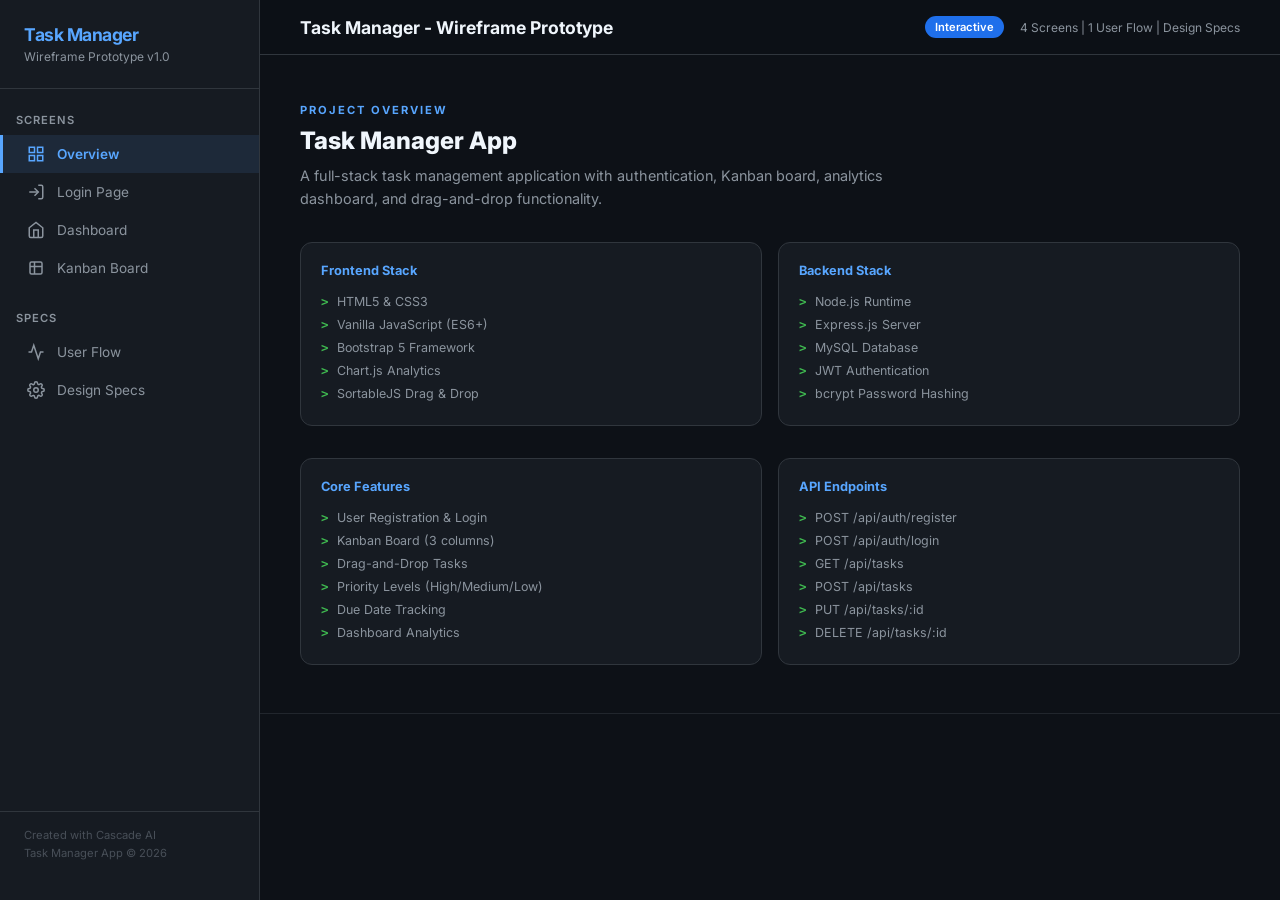
==== prototype/index.html @ 6d30e1fc "done" ====
<!DOCTYPE html>
<html lang="en">
<head>
  <meta charset="UTF-8" />
  <meta name="viewport" content="width=device-width, initial-scale=1.0" />
  <title>Task Manager - Wireframe Prototype</title>
  <link href="https://fonts.googleapis.com/css2?family=Inter:wght@300;400;500;600;700;800&display=swap" rel="stylesheet">
  <style>
    * { margin: 0; padding: 0; box-sizing: border-box; }

    body {
      font-family: 'Inter', sans-serif;
      background: #0d1117;
      color: #c9d1d9;
      overflow-x: hidden;
    }

    /* ===== SIDEBAR ===== */
    .sidebar {
      position: fixed;
      left: 0; top: 0; bottom: 0;
      width: 260px;
      background: #161b22;
      border-right: 1px solid #30363d;
      padding: 24px 0;
      z-index: 100;
      display: flex;
      flex-direction: column;
    }

    .sidebar-logo {
      padding: 0 24px 24px;
      border-bottom: 1px solid #30363d;
      margin-bottom: 16px;
    }

    .sidebar-logo h2 {
      font-size: 1.1rem;
      color: #58a6ff;
      font-weight: 700;
      letter-spacing: -0.5px;
    }

    .sidebar-logo span {
      font-size: 0.75rem;
      color: #8b949e;
      display: block;
      margin-top: 4px;
    }

    .sidebar-section {
      padding: 8px 16px;
      font-size: 0.7rem;
      text-transform: uppercase;
      letter-spacing: 1px;
      color: #8b949e;
      font-weight: 600;
    }

    .sidebar-item {
      display: flex;
      align-items: center;
      gap: 12px;
      padding: 10px 24px;
      cursor: pointer;
      transition: all 0.2s;
      font-size: 0.85rem;
      color: #8b949e;
      border-left: 3px solid transparent;
    }

    .sidebar-item:hover {
      background: rgba(88, 166, 255, 0.05);
      color: #c9d1d9;
    }

    .sidebar-item.active {
      background: rgba(88, 166, 255, 0.1);
      color: #58a6ff;
      border-left-color: #58a6ff;
      font-weight: 600;
    }

    .sidebar-item svg {
      width: 18px; height: 18px;
      flex-shrink: 0;
    }

    .sidebar-footer {
      margin-top: auto;
      padding: 16px 24px;
      border-top: 1px solid #30363d;
    }

    .sidebar-footer p {
      font-size: 0.7rem;
      color: #484f58;
    }

    /* ===== MAIN CONTENT ===== */
    .main {
      margin-left: 260px;
      padding: 0;
      min-height: 100vh;
    }

    /* ===== TOP BAR ===== */
    .topbar {
      position: sticky;
      top: 0;
      background: rgba(13, 17, 23, 0.85);
      backdrop-filter: blur(12px);
      border-bottom: 1px solid #30363d;
      padding: 16px 40px;
      display: flex;
      align-items: center;
      justify-content: space-between;
      z-index: 50;
    }

    .topbar h1 {
      font-size: 1.1rem;
      font-weight: 700;
      color: #f0f6fc;
    }

    .topbar-meta {
      font-size: 0.75rem;
      color: #8b949e;
      display: flex;
      gap: 16px;
      align-items: center;
    }

    .topbar-badge {
      background: #1f6feb;
      color: white;
      padding: 4px 10px;
      border-radius: 12px;
      font-size: 0.7rem;
      font-weight: 600;
    }

    /* ===== SCREEN SECTIONS ===== */
    .screen-section {
      padding: 48px 40px;
      border-bottom: 1px solid #21262d;
      display: none;
    }

    .screen-section.active {
      display: block;
    }

    .section-header {
      display: flex;
      align-items: flex-start;
      justify-content: space-between;
      margin-bottom: 32px;
    }

    .section-title {
      font-size: 0.7rem;
      text-transform: uppercase;
      letter-spacing: 2px;
      color: #58a6ff;
      font-weight: 700;
      margin-bottom: 8px;
    }

    .section-desc {
      font-size: 1.5rem;
      font-weight: 800;
      color: #f0f6fc;
      line-height: 1.3;
    }

    .section-subdesc {
      font-size: 0.9rem;
      color: #8b949e;
      margin-top: 8px;
      max-width: 600px;
      line-height: 1.6;
    }

    /* ===== WIREFRAME FRAME ===== */
    .wireframe-container {
      background: #161b22;
      border: 1px solid #30363d;
      border-radius: 16px;
      overflow: hidden;
      box-shadow: 0 16px 48px rgba(0,0,0,0.3);
    }

    .wireframe-browser {
      background: #21262d;
      padding: 12px 16px;
      display: flex;
      align-items: center;
      gap: 8px;
      border-bottom: 1px solid #30363d;
    }

    .browser-dot {
      width: 10px; height: 10px;
      border-radius: 50%;
    }

    .browser-dot.red { background: #f85149; }
    .browser-dot.yellow { background: #e3b341; }
    .browser-dot.green { background: #3fb950; }

    .browser-url {
      flex: 1;
      background: #0d1117;
      border-radius: 6px;
      padding: 6px 14px;
      font-size: 0.75rem;
      color: #8b949e;
      margin-left: 8px;
    }

    .wireframe-content {
      padding: 0;
      min-height: 500px;
      position: relative;
    }

    /* ===== ANNOTATIONS ===== */
    .annotation {
      position: absolute;
      background: #1f6feb;
      color: white;
      font-size: 0.65rem;
      font-weight: 700;
      padding: 4px 10px;
      border-radius: 4px;
      white-space: nowrap;
      z-index: 20;
      box-shadow: 0 2px 8px rgba(31, 111, 235, 0.3);
    }

    .annotation::before {
      content: '';
      position: absolute;
      width: 0; height: 0;
    }

    .annotation.left::before {
      right: -6px;
      top: 50%;
      transform: translateY(-50%);
      border-top: 6px solid transparent;
      border-bottom: 6px solid transparent;
      border-left: 6px solid #1f6feb;
    }

    .annotation.bottom::before {
      left: 50%;
      top: -6px;
      transform: translateX(-50%);
      border-left: 6px solid transparent;
      border-right: 6px solid transparent;
      border-bottom: 6px solid #1f6feb;
    }

    .annotation.right::before {
      left: -6px;
      top: 50%;
      transform: translateY(-50%);
      border-top: 6px solid transparent;
      border-bottom: 6px solid transparent;
      border-right: 6px solid #1f6feb;
    }

    /* ===== LOGIN WIREFRAME ===== */
    .wf-login {
      display: flex;
      align-items: center;
      justify-content: center;
      min-height: 500px;
      background: linear-gradient(135deg, #0d1117 0%, #161b22 100%);
      padding: 40px;
    }

    .wf-login-card {
      background: #21262d;
      border: 1px solid #30363d;
      border-radius: 16px;
      padding: 40px;
      width: 380px;
      position: relative;
    }

    .wf-login-card h3 {
      font-size: 1.3rem;
      font-weight: 700;
      color: #f0f6fc;
      margin-bottom: 6px;
    }

    .wf-login-card p {
      font-size: 0.8rem;
      color: #8b949e;
      margin-bottom: 24px;
    }

    .wf-input {
      display: block;
      width: 100%;
      background: #0d1117;
      border: 1px solid #30363d;
      border-radius: 8px;
      padding: 12px 14px;
      color: #c9d1d9;
      font-size: 0.85rem;
      margin-bottom: 14px;
      outline: none;
    }

    .wf-input:focus {
      border-color: #58a6ff;
      box-shadow: 0 0 0 3px rgba(88, 166, 255, 0.1);
    }

    .wf-input-label {
      display: block;
      font-size: 0.75rem;
      color: #8b949e;
      margin-bottom: 6px;
      font-weight: 500;
    }

    .wf-btn {
      display: block;
      width: 100%;
      padding: 12px;
      border-radius: 8px;
      border: none;
      font-weight: 600;
      font-size: 0.9rem;
      cursor: pointer;
      transition: all 0.2s;
    }

    .wf-btn-primary {
      background: linear-gradient(135deg, #667eea 0%, #764ba2 100%);
      color: white;
    }

    .wf-btn-primary:hover {
      transform: translateY(-1px);
      box-shadow: 0 4px 16px rgba(102, 126, 234, 0.3);
    }

    .wf-link {
      text-align: center;
      margin-top: 16px;
      font-size: 0.8rem;
      color: #8b949e;
    }

    .wf-link a {
      color: #58a6ff;
      text-decoration: none;
    }

    /* ===== DASHBOARD WIREFRAME ===== */
    .wf-dash {
      background: #f1f5f9;
      min-height: 500px;
    }

    .wf-dash-nav {
      background: linear-gradient(135deg, #1a202c 0%, #2d3748 100%);
      padding: 12px 24px;
      display: flex;
      justify-content: space-between;
      align-items: center;
    }

    .wf-dash-nav span {
      color: white;
      font-weight: 700;
      font-size: 0.95rem;
    }

    .wf-dash-nav-btns {
      display: flex;
      gap: 8px;
    }

    .wf-nav-btn {
      padding: 6px 14px;
      border-radius: 6px;
      font-size: 0.75rem;
      font-weight: 500;
      border: none;
      cursor: pointer;
    }

    .wf-nav-btn.outline {
      background: rgba(255,255,255,0.1);
      color: white;
      border: 1px solid rgba(255,255,255,0.2);
    }

    .wf-nav-btn.danger {
      background: linear-gradient(135deg, #fc8181, #f56565);
      color: white;
    }

    .wf-dash-header {
      background: linear-gradient(135deg, #667eea 0%, #764ba2 100%);
      padding: 32px 24px;
      text-align: center;
      color: white;
    }

    .wf-dash-header h2 {
      font-size: 1.3rem;
      font-weight: 700;
    }

    .wf-dash-header p {
      font-size: 0.8rem;
      opacity: 0.8;
      margin-top: 4px;
    }

    .wf-dash-body {
      padding: 24px;
    }

    .wf-stat-row {
      display: grid;
      grid-template-columns: repeat(3, 1fr);
      gap: 16px;
      margin-bottom: 24px;
    }

    .wf-stat-card {
      border-radius: 12px;
      padding: 20px;
      color: white;
      position: relative;
    }

    .wf-stat-card.total { background: linear-gradient(135deg, #667eea, #764ba2); }
    .wf-stat-card.pending { background: linear-gradient(135deg, #f093fb, #f5576c); }
    .wf-stat-card.progress { background: linear-gradient(135deg, #4facfe, #00f2fe); }
    .wf-stat-card.completed-card { background: linear-gradient(135deg, #43e97b, #38f9d7); }

    .wf-stat-icon {
      font-size: 1.4rem;
      margin-bottom: 8px;
    }

    .wf-stat-num {
      font-size: 1.8rem;
      font-weight: 800;
      line-height: 1;
    }

    .wf-stat-label {
      font-size: 0.75rem;
      opacity: 0.9;
      margin-top: 4px;
    }

    .wf-dash-grid {
      display: grid;
      grid-template-columns: 1fr 1fr;
      gap: 16px;
    }

    .wf-chart-box, .wf-quick-box {
      background: white;
      border-radius: 12px;
      padding: 20px;
      box-shadow: 0 2px 8px rgba(0,0,0,0.06);
    }

    .wf-chart-box h4, .wf-quick-box h4 {
      font-size: 0.9rem;
      font-weight: 700;
      color: #1a202c;
      margin-bottom: 16px;
    }

    .wf-donut {
      width: 140px;
      height: 140px;
      border-radius: 50%;
      background: conic-gradient(#f5576c 0% 40%, #4facfe 40% 65%, #43e97b 65% 100%);
      margin: 0 auto;
      position: relative;
    }

    .wf-donut::after {
      content: '';
      position: absolute;
      inset: 30px;
      border-radius: 50%;
      background: white;
    }

    .wf-donut-legend {
      display: flex;
      justify-content: center;
      gap: 16px;
      margin-top: 16px;
    }

    .wf-legend-item {
      display: flex;
      align-items: center;
      gap: 6px;
      font-size: 0.7rem;
      color: #4a5568;
    }

    .wf-legend-dot {
      width: 8px; height: 8px;
      border-radius: 50%;
    }

    .wf-quick-item {
      background: #f7fafc;
      border-radius: 10px;
      padding: 16px;
      text-align: center;
      margin-bottom: 10px;
      cursor: pointer;
      transition: all 0.2s;
      border: 1px solid #e2e8f0;
    }

    .wf-quick-item:hover {
      transform: translateY(-2px);
      box-shadow: 0 4px 12px rgba(0,0,0,0.08);
    }

    .wf-quick-item-icon {
      font-size: 1.4rem;
      margin-bottom: 6px;
    }

    .wf-quick-item-title {
      font-size: 0.85rem;
      font-weight: 600;
      color: #2d3748;
    }

    .wf-quick-item-desc {
      font-size: 0.7rem;
      color: #718096;
      margin-top: 2px;
    }

    /* ===== BOARD WIREFRAME ===== */
    .wf-board {
      background: #f1f5f9;
      min-height: 500px;
    }

    .wf-board-body {
      padding: 24px;
    }

    .wf-board-header {
      display: flex;
      justify-content: space-between;
      align-items: center;
      margin-bottom: 20px;
    }

    .wf-board-header h3 {
      font-size: 1.1rem;
      font-weight: 700;
      color: #1a202c;
    }

    .wf-board-header p {
      font-size: 0.8rem;
      color: #718096;
    }

    .wf-add-btn {
      background: linear-gradient(135deg, #667eea, #764ba2);
      color: white;
      border: none;
      padding: 10px 20px;
      border-radius: 8px;
      font-weight: 600;
      font-size: 0.85rem;
      cursor: pointer;
    }

    .wf-kanban {
      display: grid;
      grid-template-columns: repeat(3, 1fr);
      gap: 16px;
    }

    .wf-kanban-col {
      background: #e8ecf1;
      border-radius: 14px;
      padding: 16px;
      min-height: 380px;
    }

    .wf-kanban-header {
      display: flex;
      justify-content: space-between;
      align-items: center;
      margin-bottom: 14px;
      padding-bottom: 10px;
      border-bottom: 3px solid;
    }

    .wf-kanban-header.h-pending { border-color: #f093fb; }
    .wf-kanban-header.h-progress { border-color: #4facfe; }
    .wf-kanban-header.h-completed { border-color: #43e97b; }

    .wf-kanban-header span {
      font-weight: 700;
      font-size: 0.85rem;
      color: #2d3748;
    }

    .wf-kanban-count {
      background: white;
      border-radius: 12px;
      padding: 2px 10px;
      font-size: 0.75rem;
      font-weight: 600;
      color: #4a5568;
    }

    .wf-task-card {
      background: white;
      border-radius: 10px;
      padding: 14px;
      margin-bottom: 10px;
      border-left: 4px solid;
      box-shadow: 0 2px 6px rgba(0,0,0,0.06);
      cursor: grab;
      transition: all 0.2s;
    }

    .wf-task-card:hover {
      transform: translateY(-2px);
      box-shadow: 0 6px 16px rgba(0,0,0,0.1);
    }

    .wf-task-card.priority-high { border-left-color: #f56565; }
    .wf-task-card.priority-medium { border-left-color: #ecc94b; }
    .wf-task-card.priority-low { border-left-color: #48bb78; }

    .wf-task-title {
      font-size: 0.85rem;
      font-weight: 700;
      color: #1a202c;
      margin-bottom: 4px;
    }

    .wf-task-desc {
      font-size: 0.75rem;
      color: #718096;
      margin-bottom: 10px;
    }

    .wf-task-footer {
      display: flex;
      justify-content: space-between;
      align-items: center;
    }

    .wf-priority-badge {
      padding: 3px 8px;
      border-radius: 12px;
      font-size: 0.6rem;
      font-weight: 700;
      text-transform: uppercase;
    }

    .wf-priority-badge.high { background: #fed7d7; color: #c53030; }
    .wf-priority-badge.medium { background: #fefcbf; color: #975a16; }
    .wf-priority-badge.low { background: #c6f6d5; color: #276749; }

    .wf-task-actions {
      display: flex;
      gap: 6px;
    }

    .wf-task-action-btn {
      width: 28px; height: 28px;
      border-radius: 6px;
      border: none;
      cursor: pointer;
      font-size: 0.7rem;
      display: flex;
      align-items: center;
      justify-content: center;
    }

    .wf-task-action-btn.edit { background: #edf2f7; color: #4a5568; }
    .wf-task-action-btn.delete { background: #fed7d7; color: #c53030; }

    .wf-task-due {
      font-size: 0.7rem;
      color: #a0aec0;
      margin-top: 8px;
      padding-top: 8px;
      border-top: 1px dashed #e2e8f0;
    }

    /* ===== FLOW DIAGRAM ===== */
    .flow-container {
      position: relative;
      padding: 40px;
    }

    .flow-grid {
      display: flex;
      align-items: center;
      justify-content: center;
      gap: 60px;
      flex-wrap: wrap;
    }

    .flow-card {
      background: #21262d;
      border: 1px solid #30363d;
      border-radius: 14px;
      padding: 24px;
      text-align: center;
      width: 180px;
      position: relative;
      transition: all 0.3s;
    }

    .flow-card:hover {
      border-color: #58a6ff;
      transform: translateY(-4px);
      box-shadow: 0 8px 24px rgba(88, 166, 255, 0.15);
    }

    .flow-icon {
      font-size: 2rem;
      margin-bottom: 12px;
    }

    .flow-label {
      font-size: 0.85rem;
      font-weight: 700;
      color: #f0f6fc;
    }

    .flow-sublabel {
      font-size: 0.7rem;
      color: #8b949e;
      margin-top: 4px;
    }

    .flow-arrow {
      color: #30363d;
      font-size: 1.5rem;
      font-weight: bold;
    }

    /* ===== SPECS TABLE ===== */
    .specs-grid {
      display: grid;
      grid-template-columns: repeat(2, 1fr);
      gap: 16px;
    }

    .spec-card {
      background: #161b22;
      border: 1px solid #30363d;
      border-radius: 12px;
      padding: 20px;
    }

    .spec-card h5 {
      font-size: 0.8rem;
      font-weight: 700;
      color: #58a6ff;
      margin-bottom: 12px;
    }

    .spec-list {
      list-style: none;
      padding: 0;
    }

    .spec-list li {
      font-size: 0.78rem;
      color: #8b949e;
      padding: 4px 0;
      display: flex;
      align-items: center;
      gap: 8px;
    }

    .spec-list li::before {
      content: '>';
      color: #3fb950;
      font-weight: bold;
      font-family: monospace;
    }

    /* ===== COLOR PALETTE ===== */
    .palette-row {
      display: flex;
      gap: 12px;
      flex-wrap: wrap;
    }

    .palette-swatch {
      width: 80px;
      text-align: center;
    }

    .palette-color {
      width: 80px;
      height: 60px;
      border-radius: 10px;
      margin-bottom: 6px;
      border: 1px solid #30363d;
    }

    .palette-hex {
      font-size: 0.65rem;
      color: #8b949e;
      font-family: monospace;
    }

    .palette-name {
      font-size: 0.7rem;
      color: #c9d1d9;
      font-weight: 500;
    }
  </style>
</head>
<body>

  <!-- SIDEBAR -->
  <div class="sidebar">
    <div class="sidebar-logo">
      <h2>Task Manager</h2>
      <span>Wireframe Prototype v1.0</span>
    </div>

    <div class="sidebar-section">Screens</div>
    <div class="sidebar-item active" onclick="showScreen('overview')">
      <svg viewBox="0 0 24 24" fill="none" stroke="currentColor" stroke-width="2"><rect x="3" y="3" width="7" height="7"/><rect x="14" y="3" width="7" height="7"/><rect x="14" y="14" width="7" height="7"/><rect x="3" y="14" width="7" height="7"/></svg>
      Overview
    </div>
    <div class="sidebar-item" onclick="showScreen('login')">
      <svg viewBox="0 0 24 24" fill="none" stroke="currentColor" stroke-width="2"><path d="M15 3h4a2 2 0 0 1 2 2v14a2 2 0 0 1-2 2h-4"/><polyline points="10 17 15 12 10 7"/><line x1="15" y1="12" x2="3" y2="12"/></svg>
      Login Page
    </div>
    <div class="sidebar-item" onclick="showScreen('dashboard')">
      <svg viewBox="0 0 24 24" fill="none" stroke="currentColor" stroke-width="2"><path d="M3 9l9-7 9 7v11a2 2 0 0 1-2 2H5a2 2 0 0 1-2-2z"/><polyline points="9 22 9 12 15 12 15 22"/></svg>
      Dashboard
    </div>
    <div class="sidebar-item" onclick="showScreen('board')">
      <svg viewBox="0 0 24 24" fill="none" stroke="currentColor" stroke-width="2"><rect x="4" y="4" width="16" height="16" rx="2"/><line x1="4" y1="10" x2="20" y2="10"/><line x1="10" y1="4" x2="10" y2="20"/></svg>
      Kanban Board
    </div>

    <div class="sidebar-section" style="margin-top: 16px">Specs</div>
    <div class="sidebar-item" onclick="showScreen('flow')">
      <svg viewBox="0 0 24 24" fill="none" stroke="currentColor" stroke-width="2"><polyline points="22 12 18 12 15 21 9 3 6 12 2 12"/></svg>
      User Flow
    </div>
    <div class="sidebar-item" onclick="showScreen('specs')">
      <svg viewBox="0 0 24 24" fill="none" stroke="currentColor" stroke-width="2"><circle cx="12" cy="12" r="3"/><path d="M19.4 15a1.65 1.65 0 0 0 .33 1.82l.06.06a2 2 0 0 1 0 2.83 2 2 0 0 1-2.83 0l-.06-.06a1.65 1.65 0 0 0-1.82-.33 1.65 1.65 0 0 0-1 1.51V21a2 2 0 0 1-2 2 2 2 0 0 1-2-2v-.09A1.65 1.65 0 0 0 9 19.4a1.65 1.65 0 0 0-1.82.33l-.06.06a2 2 0 0 1-2.83 0 2 2 0 0 1 0-2.83l.06-.06A1.65 1.65 0 0 0 4.68 15a1.65 1.65 0 0 0-1.51-1H3a2 2 0 0 1-2-2 2 2 0 0 1 2-2h.09A1.65 1.65 0 0 0 4.6 9a1.65 1.65 0 0 0-.33-1.82l-.06-.06a2 2 0 0 1 0-2.83 2 2 0 0 1 2.83 0l.06.06A1.65 1.65 0 0 0 9 4.68a1.65 1.65 0 0 0 1-1.51V3a2 2 0 0 1 2-2 2 2 0 0 1 2 2v.09a1.65 1.65 0 0 0 1 1.51 1.65 1.65 0 0 0 1.82-.33l.06-.06a2 2 0 0 1 2.83 0 2 2 0 0 1 0 2.83l-.06.06a1.65 1.65 0 0 0-.33 1.82V9a1.65 1.65 0 0 0 1.51 1H21a2 2 0 0 1 2 2 2 2 0 0 1-2 2h-.09a1.65 1.65 0 0 0-1.51 1z"/></svg>
      Design Specs
    </div>

    <div class="sidebar-footer">
      <p>Created with Cascade AI</p>
      <p style="margin-top: 4px">Task Manager App &copy; 2026</p>
    </div>
  </div>

  <!-- MAIN -->
  <div class="main">
    <div class="topbar">
      <h1>Task Manager - Wireframe Prototype</h1>
      <div class="topbar-meta">
        <span class="topbar-badge">Interactive</span>
        <span>4 Screens | 1 User Flow | Design Specs</span>
      </div>
    </div>

    <!-- OVERVIEW SCREEN -->
    <div class="screen-section active" id="screen-overview">
      <div class="section-header">
        <div>
          <div class="section-title">Project Overview</div>
          <div class="section-desc">Task Manager App</div>
          <div class="section-subdesc">A full-stack task management application with authentication, Kanban board, analytics dashboard, and drag-and-drop functionality.</div>
        </div>
      </div>

      <div class="specs-grid" style="margin-bottom: 32px">
        <div class="spec-card">
          <h5>Frontend Stack</h5>
          <ul class="spec-list">
            <li>HTML5 & CSS3</li>
            <li>Vanilla JavaScript (ES6+)</li>
            <li>Bootstrap 5 Framework</li>
            <li>Chart.js Analytics</li>
            <li>SortableJS Drag & Drop</li>
          </ul>
        </div>
        <div class="spec-card">
          <h5>Backend Stack</h5>
          <ul class="spec-list">
            <li>Node.js Runtime</li>
            <li>Express.js Server</li>
            <li>MySQL Database</li>
            <li>JWT Authentication</li>
            <li>bcrypt Password Hashing</li>
          </ul>
        </div>
      </div>

      <div class="specs-grid">
        <div class="spec-card">
          <h5>Core Features</h5>
          <ul class="spec-list">
            <li>User Registration & Login</li>
            <li>Kanban Board (3 columns)</li>
            <li>Drag-and-Drop Tasks</li>
            <li>Priority Levels (High/Medium/Low)</li>
            <li>Due Date Tracking</li>
            <li>Dashboard Analytics</li>
          </ul>
        </div>
        <div class="spec-card">
          <h5>API Endpoints</h5>
          <ul class="spec-list">
            <li>POST /api/auth/register</li>
            <li>POST /api/auth/login</li>
            <li>GET /api/tasks</li>
            <li>POST /api/tasks</li>
            <li>PUT /api/tasks/:id</li>
            <li>DELETE /api/tasks/:id</li>
          </ul>
        </div>
      </div>
    </div>

    <!-- LOGIN SCREEN -->
    <div class="screen-section" id="screen-login">
      <div class="section-header">
        <div>
          <div class="section-title">Screen 01</div>
          <div class="section-desc">Login Page</div>
          <div class="section-subdesc">JWT-based authentication with email and password. Redirects to Dashboard on success.</div>
        </div>
      </div>

      <div class="wireframe-container">
        <div class="wireframe-browser">
          <div class="browser-dot red"></div>
          <div class="browser-dot yellow"></div>
          <div class="browser-dot green"></div>
          <div class="browser-url">localhost:5500/frontend/login.html</div>
        </div>
        <div class="wireframe-content">
          <div class="wf-login">
            <div class="wf-login-card">
              <div style="text-align:center; margin-bottom: 20px; font-size: 2.5rem;">&#128274;</div>
              <h3 style="text-align:center">Welcome Back</h3>
              <p style="text-align:center">Sign in to your account</p>

              <label class="wf-input-label">Email Address</label>
              <input class="wf-input" type="text" value="user@email.com" readonly />

              <label class="wf-input-label">Password</label>
              <input class="wf-input" type="password" value="password123" readonly />

              <button class="wf-btn wf-btn-primary" style="margin-top: 8px">Sign In</button>

              <div class="wf-link">Don't have an account? <a href="#">Register</a></div>

              <!-- Annotations -->
              <div class="annotation left" style="right: -160px; top: 30px;">JWT Token Storage</div>
              <div class="annotation left" style="right: -200px; top: 130px;">Validated on server-side</div>
              <div class="annotation left" style="right: -220px; top: 230px;">bcrypt hashed comparison</div>
              <div class="annotation left" style="right: -230px; top: 330px;">Redirect to dashboard.html</div>
            </div>
          </div>
        </div>
      </div>
    </div>

    <!-- DASHBOARD SCREEN -->
    <div class="screen-section" id="screen-dashboard">
      <div class="section-header">
        <div>
          <div class="section-title">Screen 02</div>
          <div class="section-desc">Dashboard</div>
          <div class="section-subdesc">Analytics overview with task statistics, pie chart, progress bar, and quick actions.</div>
        </div>
      </div>

      <div class="wireframe-container">
        <div class="wireframe-browser">
          <div class="browser-dot red"></div>
          <div class="browser-dot yellow"></div>
          <div class="browser-dot green"></div>
          <div class="browser-url">localhost:5500/frontend/dashboard.html</div>
        </div>
        <div class="wireframe-content">
          <div class="wf-dash">
            <div class="wf-dash-nav">
              <span>Task Manager</span>
              <div class="wf-dash-nav-btns">
                <button class="wf-nav-btn outline">&#128203; Task Board</button>
                <button class="wf-nav-btn danger">&#128682; Logout</button>
              </div>
            </div>

            <div class="wf-dash-header">
              <h2>Welcome to your Dashboard</h2>
              <p>Track your progress and manage tasks efficiently</p>
            </div>

            <div class="wf-dash-body">
              <div class="wf-stat-row" style="grid-template-columns: repeat(4, 1fr);">
                <div class="wf-stat-card total">
                  <div class="wf-stat-icon">&#128203;</div>
                  <div class="wf-stat-num">4</div>
                  <div class="wf-stat-label">Total Tasks</div>
                </div>
                <div class="wf-stat-card pending">
                  <div class="wf-stat-icon">&#9203;</div>
                  <div class="wf-stat-num">2</div>
                  <div class="wf-stat-label">Pending</div>
                </div>
                <div class="wf-stat-card progress">
                  <div class="wf-stat-icon">&#128260;</div>
                  <div class="wf-stat-num">1</div>
                  <div class="wf-stat-label">In Progress</div>
                </div>
                <div class="wf-stat-card completed-card">
                  <div class="wf-stat-icon">&#9989;</div>
                  <div class="wf-stat-num">1</div>
                  <div class="wf-stat-label">Completed</div>
                </div>
              </div>

              <div class="wf-dash-grid">
                <div class="wf-chart-box">
                  <h4>Task Overview</h4>
                  <div class="wf-donut"></div>
                  <div class="wf-donut-legend">
                    <div class="wf-legend-item"><div class="wf-legend-dot" style="background:#f5576c"></div> Pending</div>
                    <div class="wf-legend-item"><div class="wf-legend-dot" style="background:#4facfe"></div> In Progress</div>
                    <div class="wf-legend-item"><div class="wf-legend-dot" style="background:#43e97b"></div> Completed</div>
                  </div>
                </div>

                <div class="wf-quick-box">
                  <h4>Quick Actions</h4>
                  <div class="wf-quick-item">
                    <div class="wf-quick-item-icon">&#128203;</div>
                    <div class="wf-quick-item-title">Task Board</div>
                    <div class="wf-quick-item-desc">View and manage tasks</div>
                  </div>
                  <div class="wf-quick-item">
                    <div class="wf-quick-item-icon">&#128260;</div>
                    <div class="wf-quick-item-title">Refresh</div>
                    <div class="wf-quick-item-desc">Update statistics</div>
                  </div>
                </div>
              </div>
            </div>
          </div>
        </div>
      </div>
    </div>

    <!-- BOARD SCREEN -->
    <div class="screen-section" id="screen-board">
      <div class="section-header">
        <div>
          <div class="section-title">Screen 03</div>
          <div class="section-desc">Kanban Board</div>
          <div class="section-subdesc">Drag-and-drop task management with priority badges, due dates, and inline actions.</div>
        </div>
      </div>

      <div class="wireframe-container">
        <div class="wireframe-browser">
          <div class="browser-dot red"></div>
          <div class="browser-dot yellow"></div>
          <div class="browser-dot green"></div>
          <div class="browser-url">localhost:5500/frontend/board.html</div>
        </div>
        <div class="wireframe-content">
          <div class="wf-board">
            <div class="wf-dash-nav">
              <span>Task Board</span>
              <div class="wf-dash-nav-btns">
                <button class="wf-nav-btn outline">&#128200; Dashboard</button>
                <button class="wf-nav-btn danger">&#128682; Logout</button>
              </div>
            </div>

            <div class="wf-board-body">
              <div class="wf-board-header">
                <div>
                  <h3>Your Tasks</h3>
                  <p>Drag and drop to organize</p>
                </div>
                <button class="wf-add-btn">+ Add Task</button>
              </div>

              <div class="wf-kanban">
                <!-- Pending Column -->
                <div class="wf-kanban-col">
                  <div class="wf-kanban-header h-pending">
                    <span>&#9203; Pending</span>
                    <span class="wf-kanban-count">2</span>
                  </div>

                  <div class="wf-task-card priority-high">
                    <div class="wf-task-title">Design Homepage</div>
                    <div class="wf-task-desc">Create responsive landing page design</div>
                    <div class="wf-task-footer">
                      <span class="wf-priority-badge high">HIGH</span>
                      <div class="wf-task-actions">
                        <button class="wf-task-action-btn edit">&#9998;</button>
                        <button class="wf-task-action-btn delete">&#128465;</button>
                      </div>
                    </div>
                    <div class="wf-task-due">&#128197; 20 Mar</div>
                  </div>

                  <div class="wf-task-card priority-medium">
                    <div class="wf-task-title">Setup Database</div>
                    <div class="wf-task-desc">Configure MySQL tables</div>
                    <div class="wf-task-footer">
                      <span class="wf-priority-badge medium">MEDIUM</span>
                      <div class="wf-task-actions">
                        <button class="wf-task-action-btn edit">&#9998;</button>
                        <button class="wf-task-action-btn delete">&#128465;</button>
                      </div>
                    </div>
                    <div class="wf-task-due">&#128197; 19 Mar</div>
                  </div>
                </div>

                <!-- In Progress Column -->
                <div class="wf-kanban-col">
                  <div class="wf-kanban-header h-progress">
                    <span>&#128260; In Progress</span>
                    <span class="wf-kanban-count">1</span>
                  </div>

                  <div class="wf-task-card priority-medium">
                    <div class="wf-task-title">Build REST API</div>
                    <div class="wf-task-desc">Implement CRUD endpoints</div>
                    <div class="wf-task-footer">
                      <span class="wf-priority-badge medium">MEDIUM</span>
                      <div class="wf-task-actions">
                        <button class="wf-task-action-btn edit">&#9998;</button>
                        <button class="wf-task-action-btn delete">&#128465;</button>
                      </div>
                    </div>
                  </div>
                </div>

                <!-- Completed Column -->
                <div class="wf-kanban-col">
                  <div class="wf-kanban-header h-completed">
                    <span>&#9989; Completed</span>
                    <span class="wf-kanban-count">1</span>
                  </div>

                  <div class="wf-task-card priority-low">
                    <div class="wf-task-title">User Auth</div>
                    <div class="wf-task-desc">JWT login & register</div>
                    <div class="wf-task-footer">
                      <span class="wf-priority-badge low">LOW</span>
                      <div class="wf-task-actions">
                        <button class="wf-task-action-btn edit">&#9998;</button>
                        <button class="wf-task-action-btn delete">&#128465;</button>
                      </div>
                    </div>
                  </div>
                </div>
              </div>
            </div>
          </div>
        </div>
      </div>
    </div>

    <!-- USER FLOW -->
    <div class="screen-section" id="screen-flow">
      <div class="section-header">
        <div>
          <div class="section-title">User Flow</div>
          <div class="section-desc">Application Navigation</div>
          <div class="section-subdesc">How users navigate through the application from login to task management.</div>
        </div>
      </div>

      <div class="flow-container">
        <div class="flow-grid">
          <div class="flow-card">
            <div class="flow-icon">&#128274;</div>
            <div class="flow-label">Login</div>
            <div class="flow-sublabel">Email + Password</div>
          </div>
          <div class="flow-arrow">&#8594;</div>
          <div class="flow-card">
            <div class="flow-icon">&#128200;</div>
            <div class="flow-label">Dashboard</div>
            <div class="flow-sublabel">Analytics Overview</div>
          </div>
          <div class="flow-arrow">&#8594;</div>
          <div class="flow-card">
            <div class="flow-icon">&#128203;</div>
            <div class="flow-label">Task Board</div>
            <div class="flow-sublabel">Kanban View</div>
          </div>
        </div>

        <div class="flow-grid" style="margin-top: 40px">
          <div class="flow-card">
            <div class="flow-icon">&#10133;</div>
            <div class="flow-label">Add Task</div>
            <div class="flow-sublabel">Modal Form</div>
          </div>
          <div class="flow-arrow">&#8596;</div>
          <div class="flow-card">
            <div class="flow-icon">&#9998;</div>
            <div class="flow-label">Edit Task</div>
            <div class="flow-sublabel">Inline Update</div>
          </div>
          <div class="flow-arrow">&#8596;</div>
          <div class="flow-card">
            <div class="flow-icon">&#128260;</div>
            <div class="flow-label">Drag & Drop</div>
            <div class="flow-sublabel">Status Change</div>
          </div>
        </div>
      </div>
    </div>

    <!-- DESIGN SPECS -->
    <div class="screen-section" id="screen-specs">
      <div class="section-header">
        <div>
          <div class="section-title">Design System</div>
          <div class="section-desc">Design Specifications</div>
          <div class="section-subdesc">Colors, typography, and component guidelines for the Task Manager App.</div>
        </div>
      </div>

      <!-- Color Palette -->
      <h4 style="font-size: 0.9rem; color: #f0f6fc; margin-bottom: 16px; font-weight: 700;">Color Palette</h4>
      <div class="palette-row" style="margin-bottom: 32px">
        <div class="palette-swatch">
          <div class="palette-color" style="background: linear-gradient(135deg, #667eea, #764ba2)"></div>
          <div class="palette-name">Primary</div>
          <div class="palette-hex">#667eea</div>
        </div>
        <div class="palette-swatch">
          <div class="palette-color" style="background: linear-gradient(135deg, #f093fb, #f5576c)"></div>
          <div class="palette-name">Pending</div>
          <div class="palette-hex">#f5576c</div>
        </div>
        <div class="palette-swatch">
          <div class="palette-color" style="background: linear-gradient(135deg, #4facfe, #00f2fe)"></div>
          <div class="palette-name">Progress</div>
          <div class="palette-hex">#4facfe</div>
        </div>
        <div class="palette-swatch">
          <div class="palette-color" style="background: linear-gradient(135deg, #43e97b, #38f9d7)"></div>
          <div class="palette-name">Completed</div>
          <div class="palette-hex">#43e97b</div>
        </div>
        <div class="palette-swatch">
          <div class="palette-color" style="background: #f56565"></div>
          <div class="palette-name">High</div>
          <div class="palette-hex">#f56565</div>
        </div>
        <div class="palette-swatch">
          <div class="palette-color" style="background: #ecc94b"></div>
          <div class="palette-name">Medium</div>
          <div class="palette-hex">#ecc94b</div>
        </div>
        <div class="palette-swatch">
          <div class="palette-color" style="background: #48bb78"></div>
          <div class="palette-name">Low</div>
          <div class="palette-hex">#48bb78</div>
        </div>
        <div class="palette-swatch">
          <div class="palette-color" style="background: linear-gradient(135deg, #1a202c, #2d3748)"></div>
          <div class="palette-name">Navbar</div>
          <div class="palette-hex">#1a202c</div>
        </div>
      </div>

      <!-- Typography -->
      <h4 style="font-size: 0.9rem; color: #f0f6fc; margin-bottom: 16px; font-weight: 700;">Typography</h4>
      <div class="specs-grid" style="margin-bottom: 32px">
        <div class="spec-card">
          <h5>Font Family</h5>
          <ul class="spec-list">
            <li>Primary: Inter, sans-serif</li>
            <li>Fallback: -apple-system, BlinkMacSystemFont</li>
          </ul>
        </div>
        <div class="spec-card">
          <h5>Font Weights</h5>
          <ul class="spec-list">
            <li>Regular: 400</li>
            <li>Medium: 500</li>
            <li>Semi-bold: 600</li>
            <li>Bold: 700</li>
            <li>Extra-bold: 800</li>
          </ul>
        </div>
      </div>

      <!-- Component Specs -->
      <h4 style="font-size: 0.9rem; color: #f0f6fc; margin-bottom: 16px; font-weight: 700;">Components</h4>
      <div class="specs-grid">
        <div class="spec-card">
          <h5>Card Styles</h5>
          <ul class="spec-list">
            <li>Border Radius: 12px</li>
            <li>Shadow: 0 4px 6px rgba(0,0,0,0.07)</li>
            <li>Hover Shadow: 0 12px 24px rgba(0,0,0,0.15)</li>
            <li>Left Border Accent: 4px</li>
            <li>Padding: 20px</li>
          </ul>
        </div>
        <div class="spec-card">
          <h5>Button Styles</h5>
          <ul class="spec-list">
            <li>Border Radius: 8px</li>
            <li>Padding: 8px 16px (nav), 10px 20px (CTA)</li>
            <li>Hover: translateY(-1px)</li>
            <li>Gradient: 135deg angle</li>
            <li>Font Weight: 600</li>
          </ul>
        </div>
      </div>
    </div>
  </div>

  <script>
    function showScreen(screen) {
      // Hide all sections
      document.querySelectorAll('.screen-section').forEach(s => s.classList.remove('active'));
      // Show target
      document.getElementById('screen-' + screen).classList.add('active');

      // Update sidebar active state
      document.querySelectorAll('.sidebar-item').forEach(item => item.classList.remove('active'));
      event.currentTarget.classList.add('active');
    }
  </script>
</body>
</html>
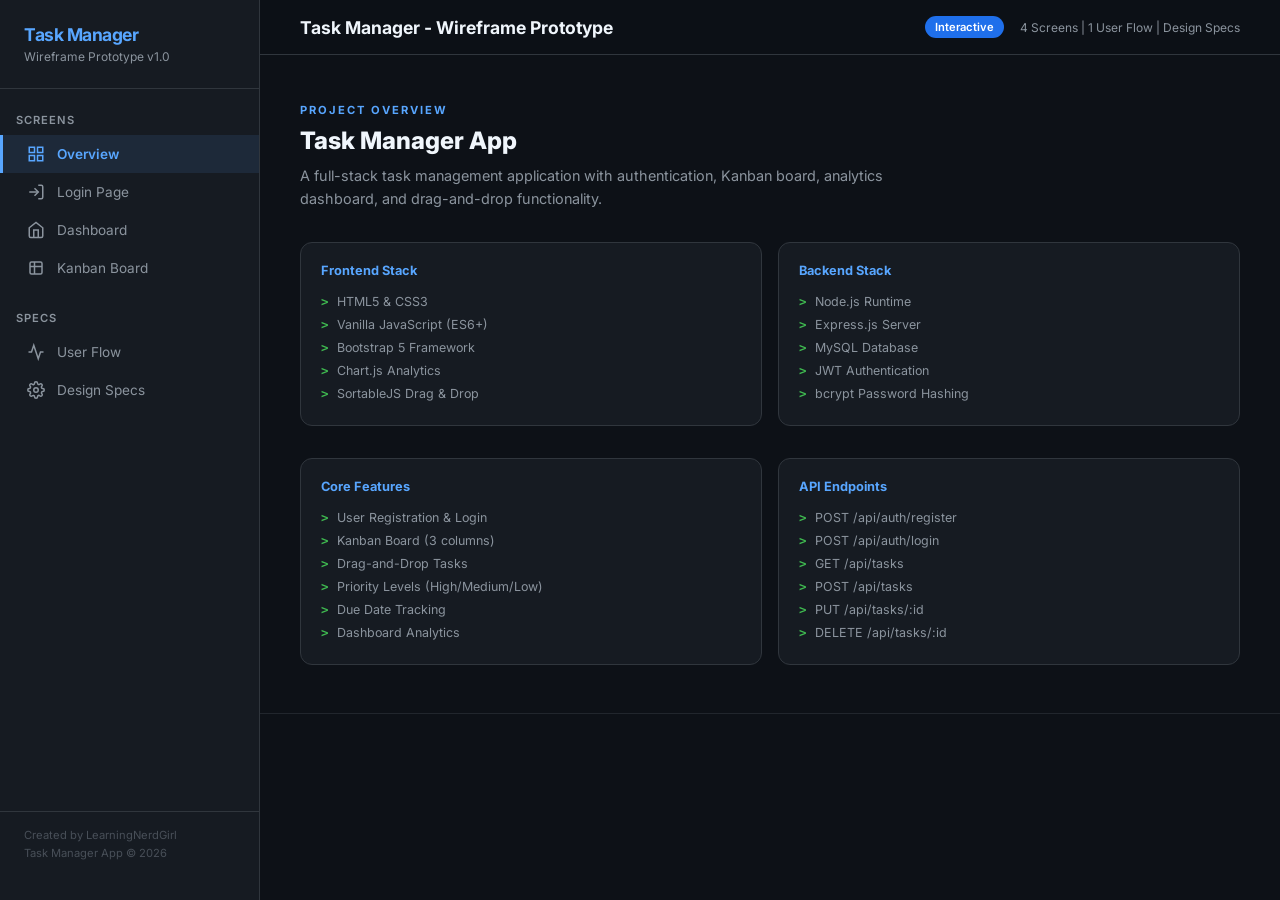
==== commit f89baab6: "Update prototype footer credit" ====
--- a/prototype/index.html
+++ b/prototype/index.html
@@ -843,9 +843,156 @@
       color: #c9d1d9;
       font-weight: 500;
     }
+    /* ===== MOBILE TOGGLE ===== */
+    .mobile-toggle {
+      display: none;
+      position: fixed;
+      top: 12px;
+      left: 12px;
+      z-index: 200;
+      background: #161b22;
+      border: 1px solid #30363d;
+      color: #c9d1d9;
+      width: 40px;
+      height: 40px;
+      border-radius: 8px;
+      font-size: 1.2rem;
+      cursor: pointer;
+      align-items: center;
+      justify-content: center;
+    }
+
+    .sidebar-overlay {
+      display: none;
+      position: fixed;
+      inset: 0;
+      background: rgba(0,0,0,0.5);
+      z-index: 90;
+    }
+
+    /* ===== RESPONSIVE ===== */
+    @media (max-width: 768px) {
+      .mobile-toggle {
+        display: flex;
+      }
+
+      .sidebar {
+        transform: translateX(-100%);
+        transition: transform 0.3s ease;
+      }
+
+      .sidebar.open {
+        transform: translateX(0);
+      }
+
+      .sidebar-overlay.open {
+        display: block;
+      }
+
+      .main {
+        margin-left: 0;
+      }
+
+      .topbar {
+        padding: 16px 16px 16px 60px;
+      }
+
+      .topbar h1 {
+        font-size: 0.85rem;
+      }
+
+      .topbar-meta {
+        display: none;
+      }
+
+      .screen-section {
+        padding: 24px 16px;
+      }
+
+      .section-desc {
+        font-size: 1.2rem;
+      }
+
+      .section-subdesc {
+        font-size: 0.8rem;
+      }
+
+      .specs-grid {
+        grid-template-columns: 1fr;
+      }
+
+      .wf-stat-row {
+        grid-template-columns: repeat(2, 1fr) !important;
+      }
+
+      .wf-dash-grid {
+        grid-template-columns: 1fr;
+      }
+
+      .wf-kanban {
+        grid-template-columns: 1fr;
+      }
+
+      .flow-grid {
+        flex-direction: column;
+        gap: 20px;
+      }
+
+      .flow-arrow {
+        transform: rotate(90deg);
+      }
+
+      .flow-card {
+        width: 100%;
+      }
+
+      .palette-row {
+        justify-content: center;
+      }
+
+      .wireframe-container {
+        border-radius: 8px;
+      }
+
+      .wf-login {
+        padding: 20px;
+      }
+
+      .wf-login-card {
+        width: 100%;
+        padding: 24px;
+      }
+
+      .annotation {
+        display: none;
+      }
+
+      .wf-dash-nav {
+        padding: 10px 12px;
+      }
+
+      .wf-dash-nav span {
+        font-size: 0.8rem;
+      }
+
+      .wf-nav-btn {
+        font-size: 0.65rem;
+        padding: 4px 8px;
+      }
+
+      .wf-board-header {
+        flex-direction: column;
+        gap: 12px;
+        align-items: flex-start;
+      }
+    }
   </style>
 </head>
 <body>
+
+  <!-- MOBILE TOGGLE -->
+  <button class="mobile-toggle" onclick="toggleSidebar()">&#9776;</button>
+  <div class="sidebar-overlay" id="sidebarOverlay" onclick="toggleSidebar()"></div>
 
   <!-- SIDEBAR -->
   <div class="sidebar">
@@ -883,7 +1030,7 @@
     </div>
 
     <div class="sidebar-footer">
-      <p>Created with Cascade AI</p>
+      <p>Created by LearningNerdGirl</p>
       <p style="margin-top: 4px">Task Manager App &copy; 2026</p>
     </div>
   </div>
@@ -1364,6 +1511,11 @@
   </div>
 
   <script>
+    function toggleSidebar() {
+      document.querySelector('.sidebar').classList.toggle('open');
+      document.getElementById('sidebarOverlay').classList.toggle('open');
+    }
+
     function showScreen(screen) {
       // Hide all sections
       document.querySelectorAll('.screen-section').forEach(s => s.classList.remove('active'));
@@ -1373,6 +1525,12 @@
       // Update sidebar active state
       document.querySelectorAll('.sidebar-item').forEach(item => item.classList.remove('active'));
       event.currentTarget.classList.add('active');
+
+      // Close sidebar on mobile
+      if (window.innerWidth <= 768) {
+        document.querySelector('.sidebar').classList.remove('open');
+        document.getElementById('sidebarOverlay').classList.remove('open');
+      }
     }
   </script>
 </body>
